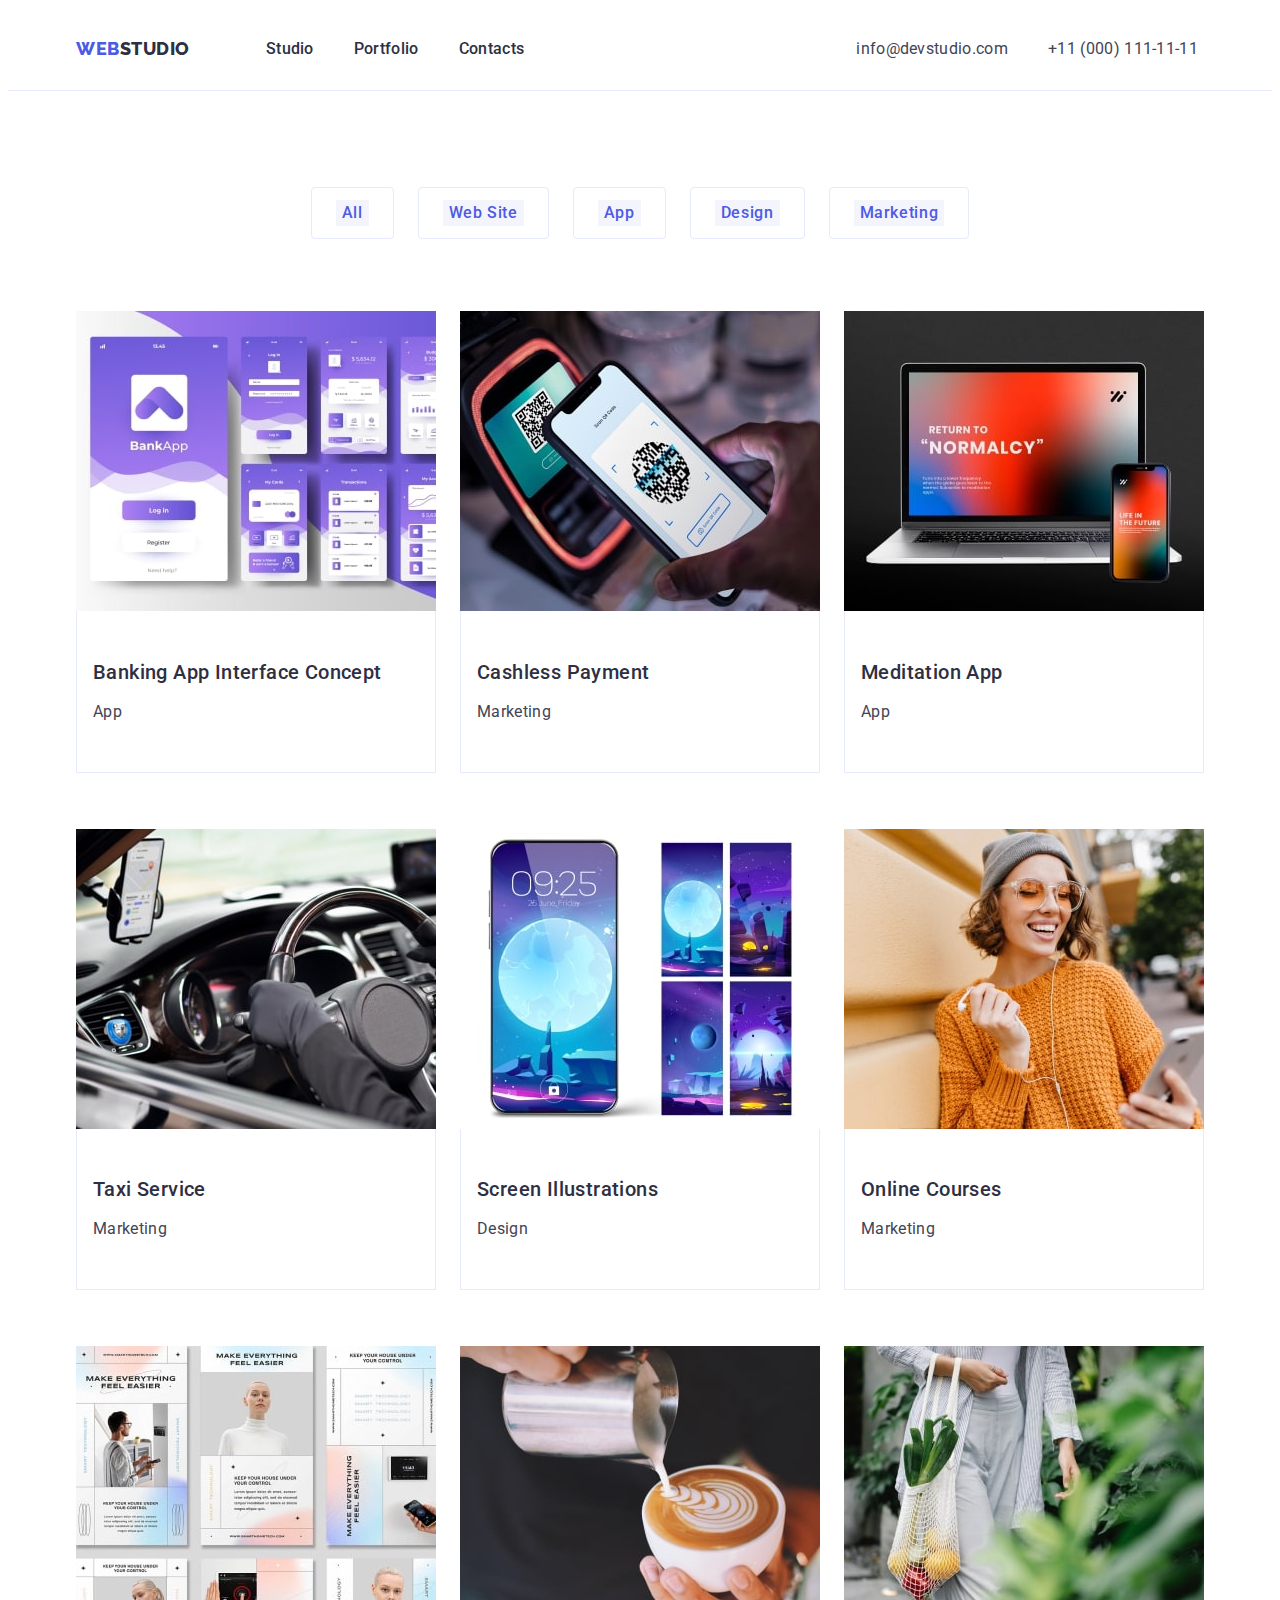
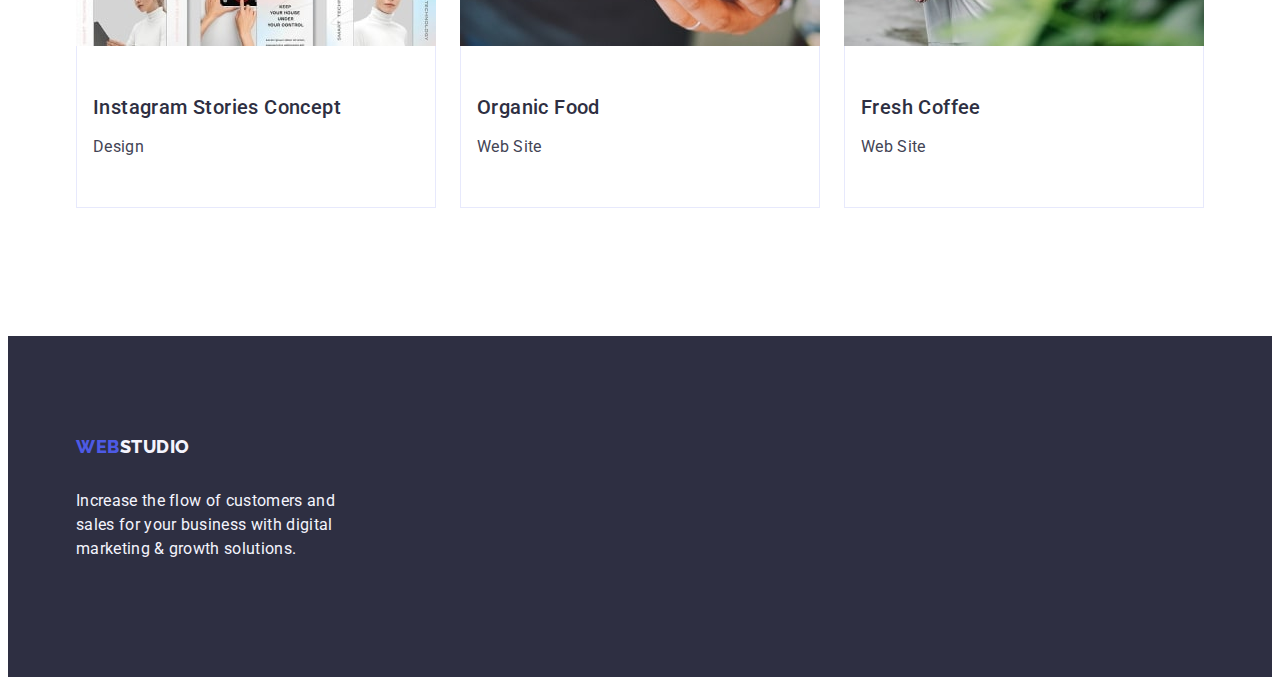
==== portfolio.html @ 45f21cc8 "go" ====
<!DOCTYPE html>
<html lang="en">
  <head>
    <link
      rel="stylesheet"
      href="https://cdnjs.cloudflare.com/ajax/libs/modern-normalize/2.0.0/modern-normalize.min.css"
      integrity="sha512-4xo8blKMVCiXpTaLzQSLSw3KFOVPWhm/TRtuPVc4WG6kUgjH6J03IBuG7JZPkcWMxJ5huwaBpOpnwYElP/m6wg=="
      crossorigin="anonymous"
      referrerpolicy="no-referrer"
    />
    <link rel="preconnect" href="https://fonts.googleapis.com" />
    <link rel="preconnect" href="https://fonts.gstatic.com" crossorigin />
    <link
      href="https://fonts.googleapis.com/css2?family=Raleway:wght@800&family=Roboto:wght@400;500;700;900&display=swap"
      rel="stylesheet"
    />
    <meta charset="UTF-8" />
    <meta name="viewport" content="width=device-width, initial-scale=1.0" />
    <title>Portfolio</title>
    <link rel="stylesheet" href="./css/styles.css" />
  </head>
  <body>
    <header class="container-header">
      <div class="container-header-div container">
        <nav class="container-title-header list">
          <a
            class="container-link-a link-a link"
            href="./index.html"
            title="WebStudio"
            >Web<span class="link-s">Studio</span></a>
            <ul class="container-link-header list">
              <li class="container-link-s link-s">
                <a class="list-s link" href="./index.html">Studio</a>
              </li>
              <li class="container-link-s link-s">
                <a class="list-s link" href="./portfolio.html">Portfolio</a>
              </li>
              <li class="container-link-s link-s">
                <a class="list-s link" href="">Contacts</a>
              </li>
            </ul>
        </nav>
        <address class="contacts">
          <ul class="container-address list">
            <li class="container-contacts">
              <a class="contacts link" href="mailto:info@devstudio.com"
                >info@devstudio.com</a
              >
            </li>
            <li class="container-contacts">
              <a class="contacts link" href="tel:+110001111111"
                >+11 (000) 111-11-11</a
              >
            </li>
          </ul>
        </address>
      </div>
    </header>

    <main>
      <section class="container-section-portfolio">
        <div class="container">
          <h1 class="visually-hidden">Picture</h1>
          <ul class="container-button-portfolio list">
            <li class="mini-container-button-portfolio">
              <button
                type="button"
                class="button-portfolio"
              >
                All
              </button>
            </li>
            <li class="mini-container-button-portfolio">
              <button
                type="button"
                class="button-portfolio"
              >
                Web Site
              </button>
            </li>
            <li class="mini-container-button-portfolio">
              <button
                type="button"
                class="button-portfolio"
              >
                App
              </button>
            </li>
            <li class="mini-container-button-portfolio">
              <button
                type="button"
                class="button-portfolio"
              >
                Design
              </button>
            </li>
            <li class="mini-container-button-portfolio">
              <button
                type="button"
                class="button-portfolio"
              >
                Marketing
              </button>
            </li>
          </ul>
          <div>
          <ul class="container-pic-portfolio list">
              <li class="container-img-portfolio link">
                <a class="link" href="">
                  <img
                    src="./images/img111.jpg"
                    alt="Banking App Interface Concept
                      App"
                    width="360"
                    height="300"
                  />
                  <div class="mini-container-img-portfolio">
                    <h2 class="title-h">Banking App Interface Concept</h2>
                    <p class="text">App</p>
                  </div>
                </a>
              </li>
              <li class="container-img-portfolio link">
                <a class="link" href="">
                  <img
                    src="./images/img222.jpg"
                    alt="Cashless Payment
                      Marketing"
                    width="360"
                    height="300"
                  />
                  <div class="mini-container-img-portfolio">
                    <h2 class="title-h">Cashless Payment</h2>
                    <p class="text">Marketing</p>
                  </div>
                </a>
              </li>
              <li class="container-img-portfolio link">
                <a class="link" href="">
                  <img
                    src="images/img333.jpg"
                    alt="Meditation App
                    App"
                    width="360"
                    height="300"
                  />
                  <div class="mini-container-img-portfolio">
                    <h2 class="title-h">Meditation App</h2>
                    <p class="text">App</p>
                  </div>
                </a>
              </li>
              <li class="container-img-portfolio link">
                <a class="link" href="">
                  <img
                    src="./images/img444.jpg"
                    alt="Taxi Service
                        Marketing"
                    width="360"
                    height="300"
                  />
                  <div class="mini-container-img-portfolio">
                    <h2 class="title-h">Taxi Service</h2>
                    <p class="text">Marketing</p>
                  </div>
                </a>
              </li>
              <li class="container-img-portfolio link">
                <a class="link" href="">
                  <img
                    src="./images/img555.jpg"
                    alt="Screen Illustrations
                         Design"
                    width="360"
                    height="300"
                  />
                  <div class="mini-container-img-portfolio">
                    <h2 class="title-h">Screen Illustrations</h2>
                    <p class="text">Design</p>
                  </div>
                </a>
              </li>
              <li class="container-img-portfolio link">
                <a class="link" href="">
                  <img
                    src="./images/img666.jpg"
                    alt="Online Courses
                         Marketing"
                    width="360"
                    height="300"
                  />
                  <div class="mini-container-img-portfolio">
                    <h2 class="title-h">Online Courses</h2>
                    <p class="text">Marketing</p>
                  </div>
                </a>
              </li>
              <li class="container-img-portfolio link">
                <a class="link" href="">
                  <img
                    src="./images/img777.jpg"
                    alt="Instagram Stories Concept
                    Design"
                    width="360"
                    height="300"
                  />
                  <div class="mini-container-img-portfolio">
                    <h2 class="title-h">Instagram Stories Concept</h2>
                    <p class="text">Design</p>
                  </div>
                </a>
              </li>
              <li class="container-img-portfolio link">
                <a class="link" href="">
                  <img
                    src="./images/img888.jpg"
                    alt="Organic Food
                    Web Site"
                    width="360"
                    height="300"
                  />
                  <div class="mini-container-img-portfolio">
                    <h2 class="title-h">Organic Food</h2>
                    <p class="text">Web Site</p>
                  </div>
                </a>
              </li>
              <li class="container-img-portfolio link">
                <a class="link" href="">
                  <img
                    src="./images/img999.jpg"
                    alt="Fresh Coffee
                    Web Site"
                    width="360"
                    height="300"
                  />
                  <div class="mini-container-img-portfolio">
                    <h2 class="title-h">Fresh Coffee</h2>
                    <p class="text">Web Site</p>
                  </div>
                </a>
              </li>
            </div>
          </ul>
        </div>
      </section>
    </main>
    <footer class="container-footer footer">
      <div class="container">
        <a
          class="container-footer-title link-a link"
          href="./index.html"
          title="WebStudio"
          >Web<span class="link-footer">Studio</span></a
        >
        <p class="container-footer-text footer-text">
          Increase the flow of customers and sales for your business with
          digital marketing & growth solutions.
        </p>
      </div>
    </footer>
  </body>
</html>
---- css/styles.css ----
*,
*::before,
*::after {
  box-sizing: border-box;
}

:root {
  --brand-color: #404bbf;
  --primary-white-color: #ffffff;
  --body-color: #434455;
  --classic-background-color: #f4f4fd;
  --footer-color: #2e2f42;
  --button-color: #4d5ae5;
}
body {
  --primary-font: "Roboto", sans-serif;
  --title-font: "Raleway", sans-serif;
  color: var(--body-color);
  background-color: var(--primary-white-color);
  font-family: var(--primary-font);
}
.visually-hidden {
  position: absolute;
  width: 1px;
  height: 1px;
  margin: -1px;
  border: 0;
  padding: 0;
  white-space: nowrap;
  clip-path: inset(100%);
  clip: rect(0 0 0 0);
  overflow: hidden;
}
.heading .title-h .text .caption .footer-text {
  margin: 0;
}
.list {
  margin: 0;
  padding-left: 0;
  display: flex;
}
img {
  display: block;
  max-width: 100%;
  height: auto;
}
.container {
  max-width: 1158px;
  padding: 0 15px;
  margin: 0 auto;
}
/* HEADER */

.container-header {
  border-bottom: 1px solid #e7e9fc;
}

.container-header-div {
  display: flex;
  align-items: center;
  width: 1158px;
  margin: 0 auto;
  padding: 0 15px;
}

.container-link-header {
  display: flex;
  justify-content: space-between;
  gap: 40px;
}

.container-link-s {
  padding: 24px 0 24px;
  display: flex;
  gap: 40px;
}

.container-title-header {
  display: flex;
  padding: 5px 0;
  align-items: center;
  margin-right: 332px;
}

.container-link-a {
  margin-right: 76px;
}

.container-contacts {
}

.container-address {
  display: flex;
  gap: 40px;
}

.list {
  list-style: none;
}
.link {
  text-decoration: none;
}
.link-a {
  font-family: var(--title-font);
  color: var(--button-color);
  font-size: 18px;
  font-weight: 800;
  letter-spacing: 0.03em;
  line-height: 1.17;
  text-transform: uppercase;
}

.link-s {
  color: var(--footer-color);
  font-size: 18px;
  font-weight: 800;
  line-height: 1.17;
  letter-spacing: 0.03em;
}

.link-a:hover {
  color: var(--brand-color);
}
.link-a:focus {
  color: var(--brand-color);
}

.list-s {
  color: var(--footer-color);
  font-size: 16px;
  font-weight: 500;
  line-height: 1.5;
  letter-spacing: 0.02em;
}
.list-s:hover {
  color: var(--brand-color);
  text-decoration: underline;
}
.list-s:focus {
  color: var(--brand-color);
}
.list-s:active {
  color: var(--brand-color);
  text-decoration: underline;
}
.contacts {
  color: var(--body-color);
  font-size: 16px;
  line-height: 24px;
  letter-spacing: 0.02em;
  font-style: normal;
  list-style: none;
}
.contacts-num {
  color: var(--body-color);
  font-size: 16px;
  font-weight: 400;
  line-height: 24px;
  letter-spacing: 0.02em;
  font-style: normal;
  list-style: none;
}
.contacts:hover {
  color: var(--brand-color);
}
.contacts:focus {
  color: var(--brand-color);
}
.contacts:active {
  color: var(--brand-color);
}
/* MAIN */

.container-slogan {
  min-width: 496px;
}
.container-slogan-section {
  align-items: center;
  padding: 188px 0;
  background-color: var(--footer-color);
}

.container-slogan-text {
  max-width: 496px;
  margin: 0 auto 44px auto;
}

.container-button {
  display: block;
  min-width: 169px;
  height: 56px;
  border: none;
  border-radius: 4px;
  align-items: center;
  margin: 0 auto;
}

.container-advantages {
  padding: 120px 0;
}

.container-list {
  display: flex;
  gap: 24px;
  width: calc((100% - 72px) / 4);
}
.container-list-title {
  margin-bottom: 8px;
  align-items: center;
}
.container-list-li {
  flex-direction: row;
  min-width: 264px;
  width: calc((100% - 72px) / 4);
}

.container-doing {
  padding-bottom: 120px;
}
.container-caption {
  margin-bottom: 72px;
}
.container-img {
  gap: 24px;
}
.mini-container-img {
  width: calc((100% - 48px) / 3);
}
.container-our-teame {
  padding: 120px 0;
}
.container-caption-team {
  margin-bottom: 72px;
}
.container-img-our-team {
  gap: 24px;
}
.container-pic {
  width: calc((100% - 72px) / 4);
  border-radius: 0px 0px 4px 4px;
}
.container-name-work {
  padding: 32px 0;
  text-align: center;
  margin-bottom: 8px;
}

.container-section-portfolio {
  padding: 96px 0 120px 0;
}

.container-button-portfolio {
  display: flex;
  justify-content: center;
  gap: 24px;
  margin-bottom: 72px;
}
.mini-container-button-portfolio {
  padding: 12px 24px;
  border: 1px solid #e7e9fc;
  border-radius: 4px;
}
.mini-container-button-portfolio:hover {
  border: 1px solid transparent;
}
.mini-container-button-portfolio:focus {
  border: 1px solid transparent;
}

.container-pic-portfolio {
  flex-wrap: wrap;
  column-gap: 24px; 
  row-gap: 48px;
}

.container-img-portfolio {
  width: calc((100% - 48px) / 3);
}
.mini-container-img-portfolio {
  padding: 32px 16px;
  border: 1px solid #e7e9fc; 
  border-top: none;
  margin-bottom: 8px;
}

.heading {
  color: var(--primary-white-color);
  font-size: 56px;
  font-weight: 700;
  line-height: 1.07;
  letter-spacing: 0.02em;
  text-align: center;
}

.button-index {
  font-family: var(--primary-font);
  background-color: var(--button-color);
  color: #ffffff;
  font-size: 16px;
  font-weight: 500;
  line-height: 24px;
  letter-spacing: 0.04em;
  cursor: pointer;
}
.button-index:hover {
  background-color: var(--brand-color);
}
.button-index:focus {
  background-color: var(--brand-color);
}
.title-h {
  font-size: 20px;
  font-weight: 500;
  line-height: 1.2;
  letter-spacing: 0.02em;
  margin-bottom: 8px;
  color: var(--footer-color);
}
.caption {
  color: var(--footer-color);
  font-size: 36px;
  font-weight: 700;
  line-height: 1.11;
  letter-spacing: 0.02em;
  text-align: center;
  text-transform: capitalize;
}
.text {
  color: var(--body-color);
  font-size: 16px;
  line-height: 1.5;
  letter-spacing: 0.02em;
}
.our-team {
  background-color: var(--classic-background-color);
}
.pic {
  background-color: var(--primary-white-color);
}

.button-portfolio {
  border: 1px;
  font-size: 16px;
  font-weight: 500;
  line-height: 1.5;
  letter-spacing: 0.04em;
  text-align: center;
  color: var(--button-color);
  background-color: var(--classic-background-color);
  cursor: pointer;
  font-family: var(--primary-font);
}
.button-portfolio:hover {
  color: var(--primary-white-color);
  background-color: var(--brand-color);
}
.button-portfolio:focus {
  color: var(--primary-white-color);
  background-color: var(--brand-color);
}

/* FOTTER */

.container-footer {
  padding: 100px 0;
}
.container-footer-title {
  display: inline-block;
  margin-bottom: 16px;
}
.container-footer-text {
  max-width: 264px;
}

.link-footer {
  color: var(--classic-background-color);
  font-size: 18px;
  font-weight: 800;
  line-height: 1.17;
  letter-spacing: 0.03em;
  text-transform: uppercase;
}
.footer-text {
  color: var(--classic-background-color);
  line-height: 1.5;
  letter-spacing: 0.02em;
}
.footer {
  background-color: var(--footer-color);
}
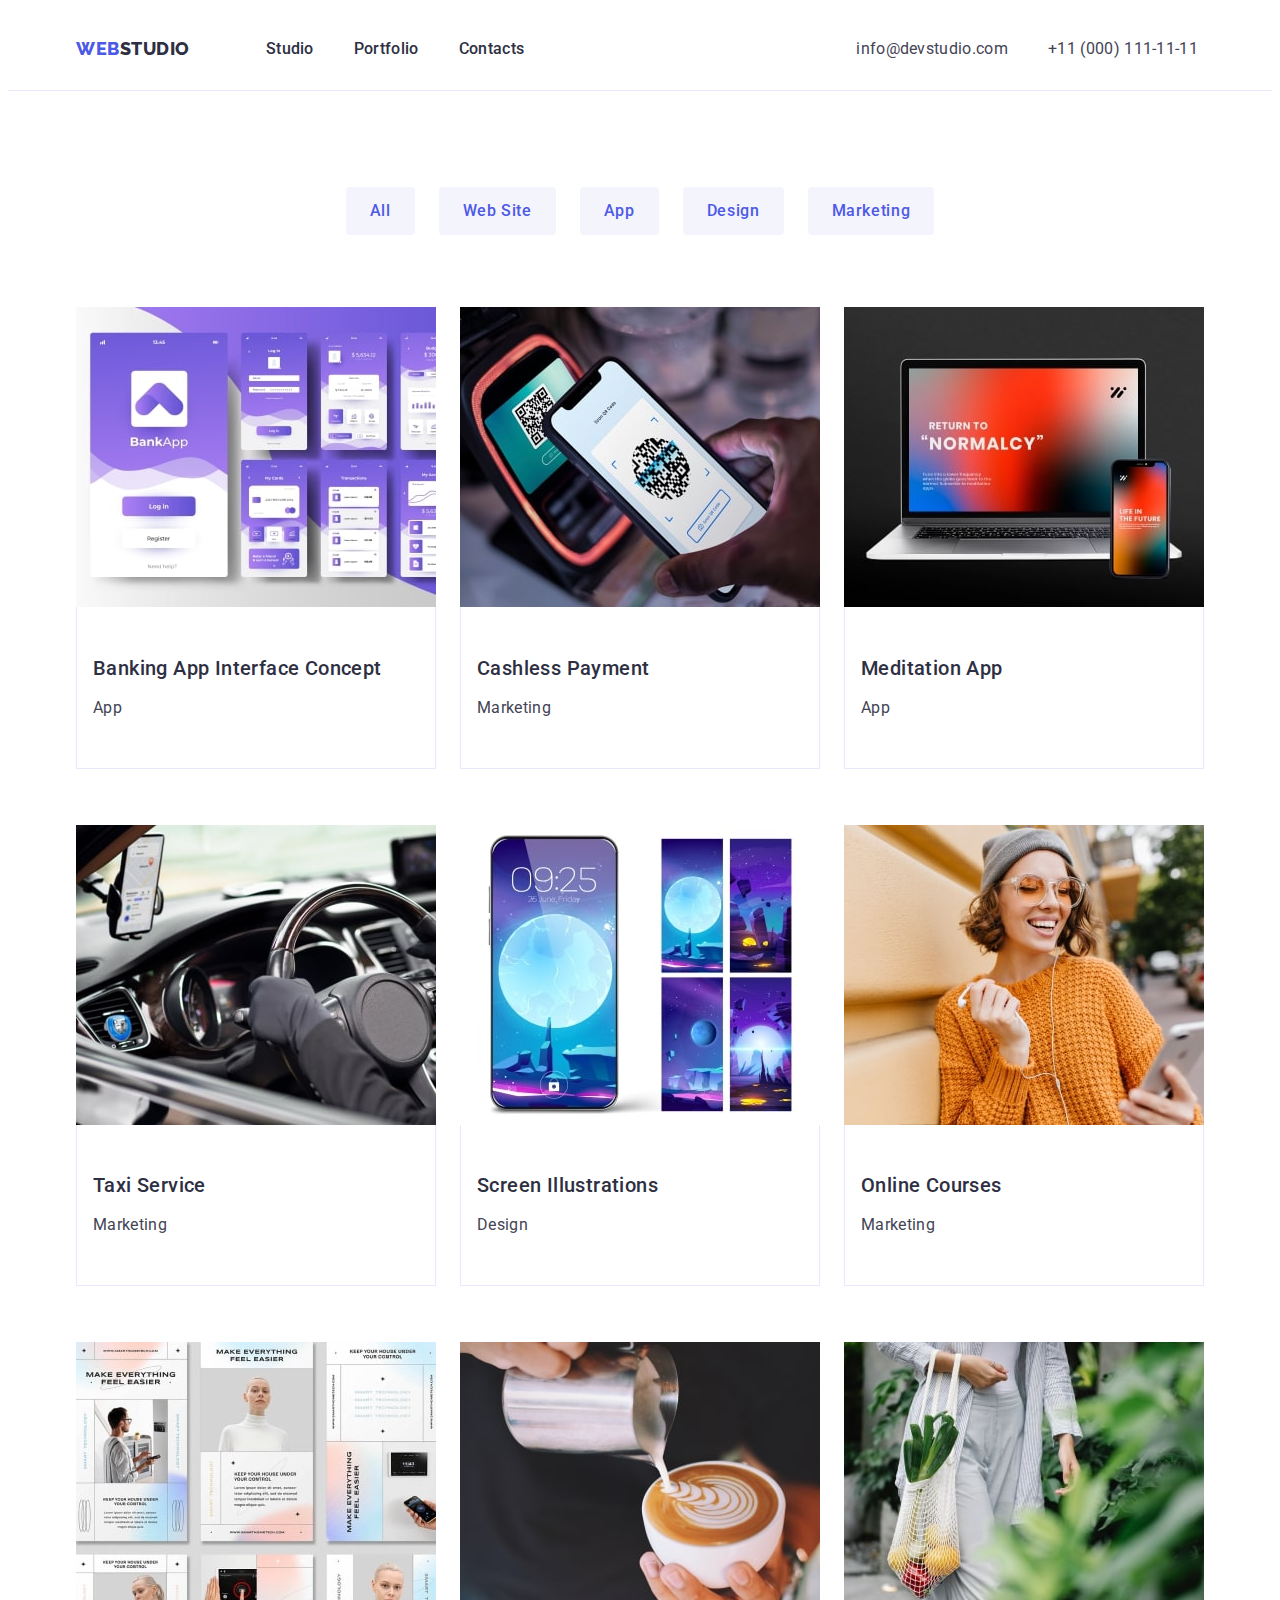
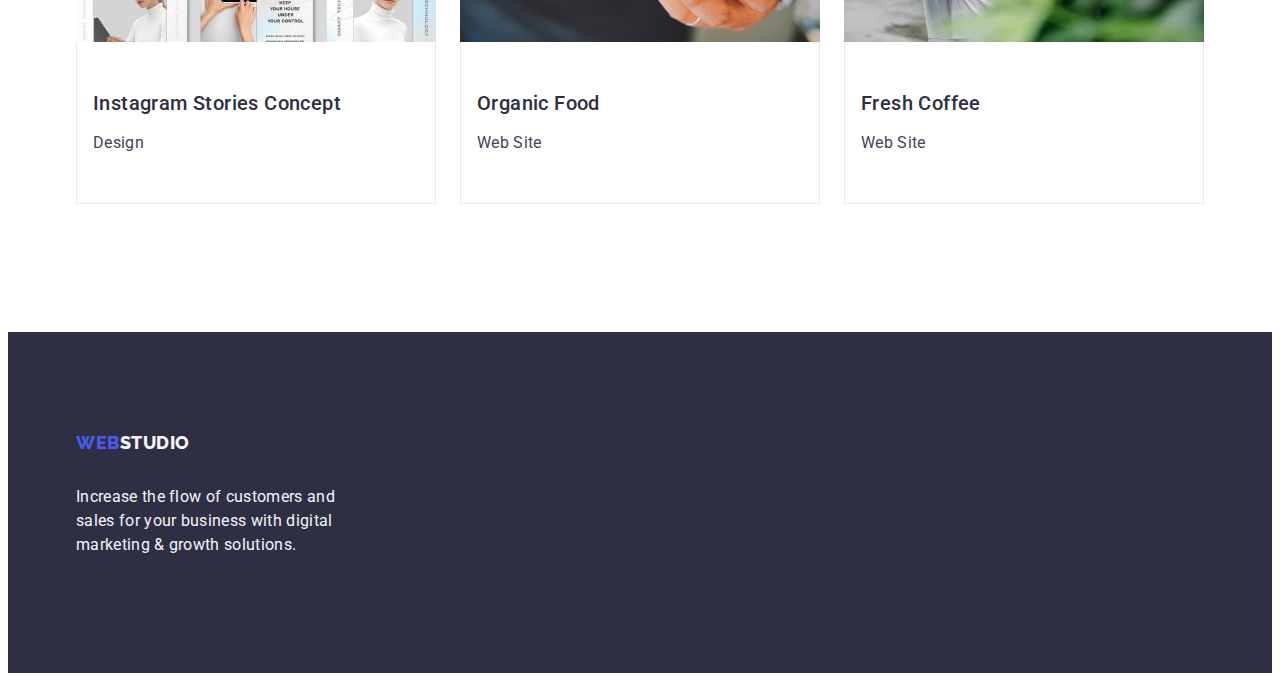
==== commit d82e2714: "go" ====
--- a/portfolio.html
+++ b/portfolio.html
@@ -62,48 +62,48 @@
         <div class="container">
           <h1 class="visually-hidden">Picture</h1>
           <ul class="container-button-portfolio list">
-            <li class="mini-container-button-portfolio">
-              <button
-                type="button"
-                class="button-portfolio"
+            <li>
+              <button
+                type="button"
+                class="mini-container-button-portfolio button-portfolio"
               >
                 All
               </button>
             </li>
-            <li class="mini-container-button-portfolio">
-              <button
-                type="button"
-                class="button-portfolio"
+            <li>
+              <button
+                type="button"
+                class="mini-container-button-portfolio button-portfolio"
               >
                 Web Site
               </button>
             </li>
-            <li class="mini-container-button-portfolio">
-              <button
-                type="button"
-                class="button-portfolio"
+            <li>
+              <button
+                type="button"
+                class="mini-container-button-portfolio button-portfolio"
               >
                 App
               </button>
             </li>
-            <li class="mini-container-button-portfolio">
-              <button
-                type="button"
-                class="button-portfolio"
+            <li>
+              <button
+                type="button"
+                class="mini-container-button-portfolio button-portfolio"
               >
                 Design
               </button>
             </li>
-            <li class="mini-container-button-portfolio">
-              <button
-                type="button"
-                class="button-portfolio"
+            <li>
+              <button
+                type="button"
+                class="mini-container-button-portfolio button-portfolio"
               >
                 Marketing
               </button>
             </li>
           </ul>
-          <div>
+
           <ul class="container-pic-portfolio list">
               <li class="container-img-portfolio link">
                 <a class="link" href="">
@@ -242,7 +242,7 @@
               </li>
             </div>
           </ul>
-        </div>
+
       </section>
     </main>
     <footer class="container-footer footer">
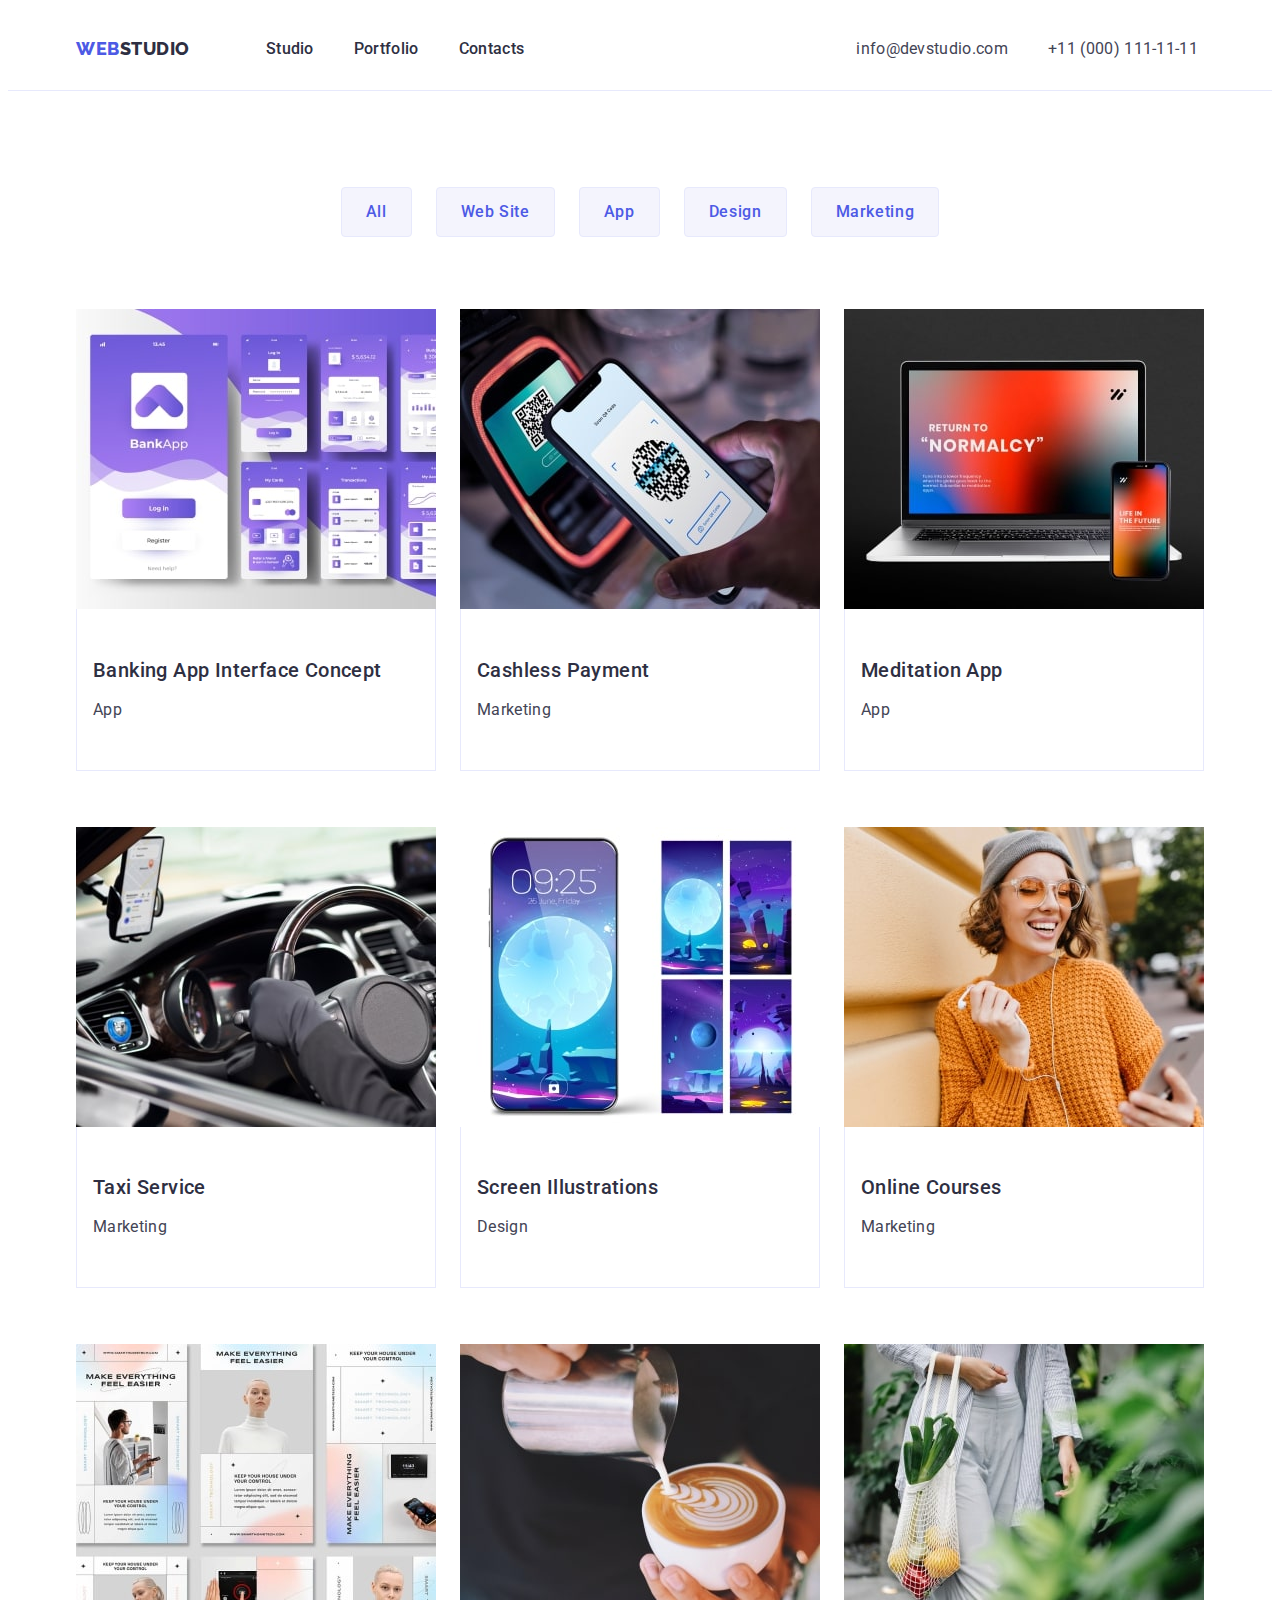
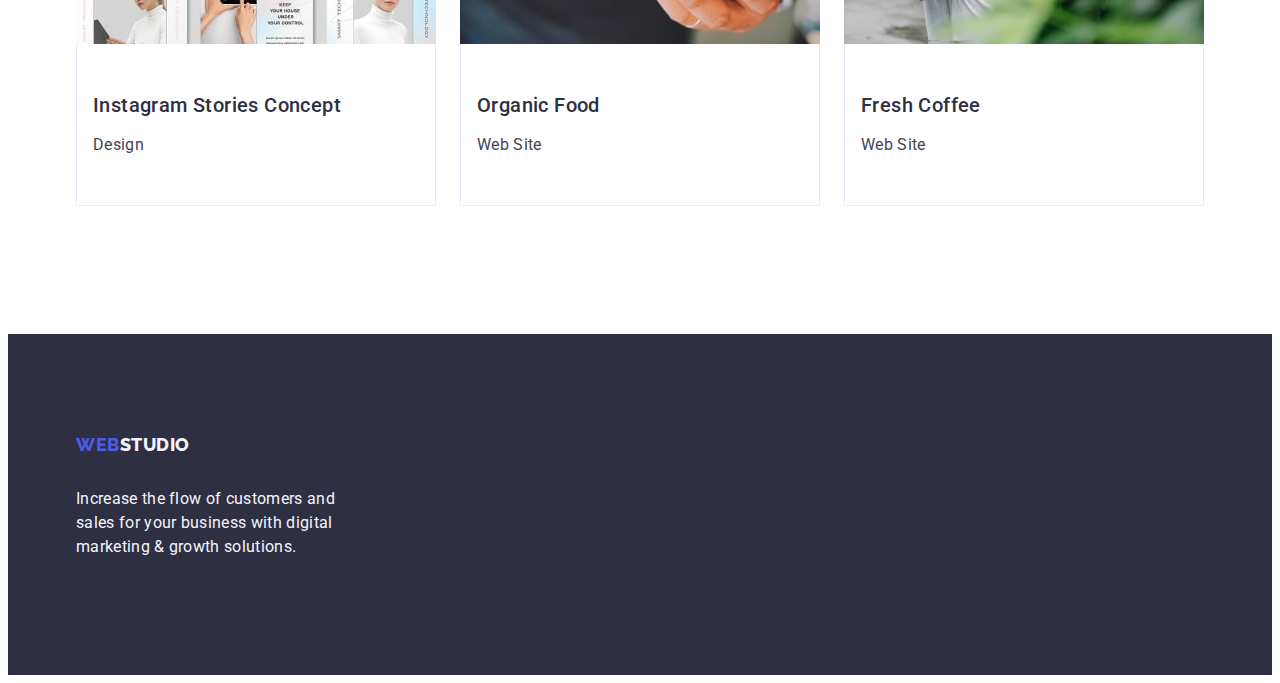
==== commit e918258f: "go" ====
--- a/portfolio.html
+++ b/portfolio.html
@@ -104,144 +104,144 @@
             </li>
           </ul>
 
-          <ul class="container-pic-portfolio list">
-              <li class="container-img-portfolio link">
-                <a class="link" href="">
-                  <img
-                    src="./images/img111.jpg"
-                    alt="Banking App Interface Concept
-                      App"
-                    width="360"
-                    height="300"
-                  />
-                  <div class="mini-container-img-portfolio">
-                    <h2 class="title-h">Banking App Interface Concept</h2>
-                    <p class="text">App</p>
-                  </div>
-                </a>
-              </li>
-              <li class="container-img-portfolio link">
-                <a class="link" href="">
-                  <img
-                    src="./images/img222.jpg"
-                    alt="Cashless Payment
-                      Marketing"
-                    width="360"
-                    height="300"
-                  />
-                  <div class="mini-container-img-portfolio">
-                    <h2 class="title-h">Cashless Payment</h2>
-                    <p class="text">Marketing</p>
-                  </div>
-                </a>
-              </li>
-              <li class="container-img-portfolio link">
-                <a class="link" href="">
-                  <img
-                    src="images/img333.jpg"
-                    alt="Meditation App
-                    App"
-                    width="360"
-                    height="300"
-                  />
-                  <div class="mini-container-img-portfolio">
-                    <h2 class="title-h">Meditation App</h2>
-                    <p class="text">App</p>
-                  </div>
-                </a>
-              </li>
-              <li class="container-img-portfolio link">
-                <a class="link" href="">
-                  <img
-                    src="./images/img444.jpg"
-                    alt="Taxi Service
-                        Marketing"
-                    width="360"
-                    height="300"
-                  />
-                  <div class="mini-container-img-portfolio">
-                    <h2 class="title-h">Taxi Service</h2>
-                    <p class="text">Marketing</p>
-                  </div>
-                </a>
-              </li>
-              <li class="container-img-portfolio link">
-                <a class="link" href="">
-                  <img
-                    src="./images/img555.jpg"
-                    alt="Screen Illustrations
-                         Design"
-                    width="360"
-                    height="300"
-                  />
-                  <div class="mini-container-img-portfolio">
-                    <h2 class="title-h">Screen Illustrations</h2>
-                    <p class="text">Design</p>
-                  </div>
-                </a>
-              </li>
-              <li class="container-img-portfolio link">
-                <a class="link" href="">
-                  <img
-                    src="./images/img666.jpg"
-                    alt="Online Courses
-                         Marketing"
-                    width="360"
-                    height="300"
-                  />
-                  <div class="mini-container-img-portfolio">
-                    <h2 class="title-h">Online Courses</h2>
-                    <p class="text">Marketing</p>
-                  </div>
-                </a>
-              </li>
-              <li class="container-img-portfolio link">
-                <a class="link" href="">
-                  <img
-                    src="./images/img777.jpg"
-                    alt="Instagram Stories Concept
-                    Design"
-                    width="360"
-                    height="300"
-                  />
-                  <div class="mini-container-img-portfolio">
-                    <h2 class="title-h">Instagram Stories Concept</h2>
-                    <p class="text">Design</p>
-                  </div>
-                </a>
-              </li>
-              <li class="container-img-portfolio link">
-                <a class="link" href="">
-                  <img
-                    src="./images/img888.jpg"
-                    alt="Organic Food
-                    Web Site"
-                    width="360"
-                    height="300"
-                  />
-                  <div class="mini-container-img-portfolio">
-                    <h2 class="title-h">Organic Food</h2>
-                    <p class="text">Web Site</p>
-                  </div>
-                </a>
-              </li>
-              <li class="container-img-portfolio link">
-                <a class="link" href="">
-                  <img
-                    src="./images/img999.jpg"
-                    alt="Fresh Coffee
-                    Web Site"
-                    width="360"
-                    height="300"
-                  />
-                  <div class="mini-container-img-portfolio">
-                    <h2 class="title-h">Fresh Coffee</h2>
-                    <p class="text">Web Site</p>
-                  </div>
-                </a>
-              </li>
-            </div>
-          </ul>
+     <ul class="container-pic-portfolio list">
+      <li class="container-img-portfolio link">
+        <a class="link" href="">
+          <img
+            src="./images/img111.jpg"
+            alt="Banking App Interface Concept
+              App"
+            width="360"
+            height="300"
+          />
+          <div class="mini-container-img-portfolio">
+            <h2 class="title-h">Banking App Interface Concept</h2>
+            <p class="text">App</p>
+          </div>
+        </a>
+      </li>
+      <li class="container-img-portfolio link">
+        <a class="link" href="">
+          <img
+            src="./images/img222.jpg"
+            alt="Cashless Payment
+              Marketing"
+            width="360"
+            height="300"
+          />
+          <div class="mini-container-img-portfolio">
+            <h2 class="title-h">Cashless Payment</h2>
+            <p class="text">Marketing</p>
+          </div>
+        </a>
+      </li>
+      <li class="container-img-portfolio link">
+        <a class="link" href="">
+          <img
+            src="images/img333.jpg"
+            alt="Meditation App
+            App"
+            width="360"
+            height="300"
+          />
+          <div class="mini-container-img-portfolio">
+            <h2 class="title-h">Meditation App</h2>
+            <p class="text">App</p>
+          </div>
+        </a>
+      </li>
+      <li class="container-img-portfolio link">
+        <a class="link" href="">
+          <img
+            src="./images/img444.jpg"
+            alt="Taxi Service
+                Marketing"
+            width="360"
+            height="300"
+          />
+          <div class="mini-container-img-portfolio">
+            <h2 class="title-h">Taxi Service</h2>
+            <p class="text">Marketing</p>
+          </div>
+        </a>
+      </li>
+      <li class="container-img-portfolio link">
+        <a class="link" href="">
+          <img
+            src="./images/img555.jpg"
+            alt="Screen Illustrations
+                 Design"
+            width="360"
+            height="300"
+          />
+          <div class="mini-container-img-portfolio">
+            <h2 class="title-h">Screen Illustrations</h2>
+            <p class="text">Design</p>
+          </div>
+        </a>
+      </li>
+      <li class="container-img-portfolio link">
+        <a class="link" href="">
+          <img
+            src="./images/img666.jpg"
+            alt="Online Courses
+                 Marketing"
+            width="360"
+            height="300"
+          />
+          <div class="mini-container-img-portfolio">
+            <h2 class="title-h">Online Courses</h2>
+            <p class="text">Marketing</p>
+          </div>
+        </a>
+      </li>
+      <li class="container-img-portfolio link">
+        <a class="link" href="">
+          <img
+            src="./images/img777.jpg"
+            alt="Instagram Stories Concept
+            Design"
+            width="360"
+            height="300"
+          />
+          <div class="mini-container-img-portfolio">
+            <h2 class="title-h">Instagram Stories Concept</h2>
+            <p class="text">Design</p>
+          </div>
+        </a>
+      </li>
+      <li class="container-img-portfolio link">
+        <a class="link" href="">
+          <img
+            src="./images/img888.jpg"
+            alt="Organic Food
+            Web Site"
+            width="360"
+            height="300"
+          />
+          <div class="mini-container-img-portfolio">
+            <h2 class="title-h">Organic Food</h2>
+            <p class="text">Web Site</p>
+          </div>
+        </a>
+      </li>
+      <li class="container-img-portfolio link">
+        <a class="link" href="">
+          <img
+            src="./images/img999.jpg"
+            alt="Fresh Coffee
+            Web Site"
+            width="360"
+            height="300"
+          />
+          <div class="mini-container-img-portfolio">
+            <h2 class="title-h">Fresh Coffee</h2>
+            <p class="text">Web Site</p>
+          </div>
+        </a>
+      </li>
+     </ul>
+              
 
       </section>
     </main>
--- a/css/styles.css
+++ b/css/styles.css
@@ -11,6 +11,8 @@
   --classic-background-color: #f4f4fd;
   --footer-color: #2e2f42;
   --button-color: #4d5ae5;
+  --border: 1px solid #e7e9fc;
+  --border-hover: 1px solid transparent;
 }
 body {
   --primary-font: "Roboto", sans-serif;
@@ -70,7 +72,6 @@
 }
 
 .container-link-s {
-  padding: 24px 0 24px;
   display: flex;
   gap: 40px;
 }
@@ -131,6 +132,8 @@
   font-weight: 500;
   line-height: 1.5;
   letter-spacing: 0.02em;
+
+  padding: 24px 0;
 }
 .list-s:hover {
   color: var(--brand-color);
@@ -200,9 +203,7 @@
 }
 
 .container-list {
-  display: flex;
   gap: 24px;
-  width: calc((100% - 72px) / 4);
 }
 .container-list-title {
   margin-bottom: 8px;
@@ -211,7 +212,7 @@
 .container-list-li {
   flex-direction: row;
   min-width: 264px;
-  width: calc((100% - 72px) / 4);
+  flex-basis: calc((100% - 3 * 24px) / 4);
 }
 
 .container-doing {
@@ -257,14 +258,12 @@
 }
 .mini-container-button-portfolio {
   padding: 12px 24px;
-  border: 1px solid #e7e9fc;
-  border-radius: 4px;
 }
 .mini-container-button-portfolio:hover {
-  border: 1px solid transparent;
+  border: var(--border-hover);
 }
 .mini-container-button-portfolio:focus {
-  border: 1px solid transparent;
+  border: var(--border-hover);
 }
 
 .container-pic-portfolio {
@@ -349,6 +348,9 @@
   background-color: var(--classic-background-color);
   cursor: pointer;
   font-family: var(--primary-font);
+
+  border: var(--border);
+  border-radius: 4px;
 }
 .button-portfolio:hover {
   color: var(--primary-white-color);
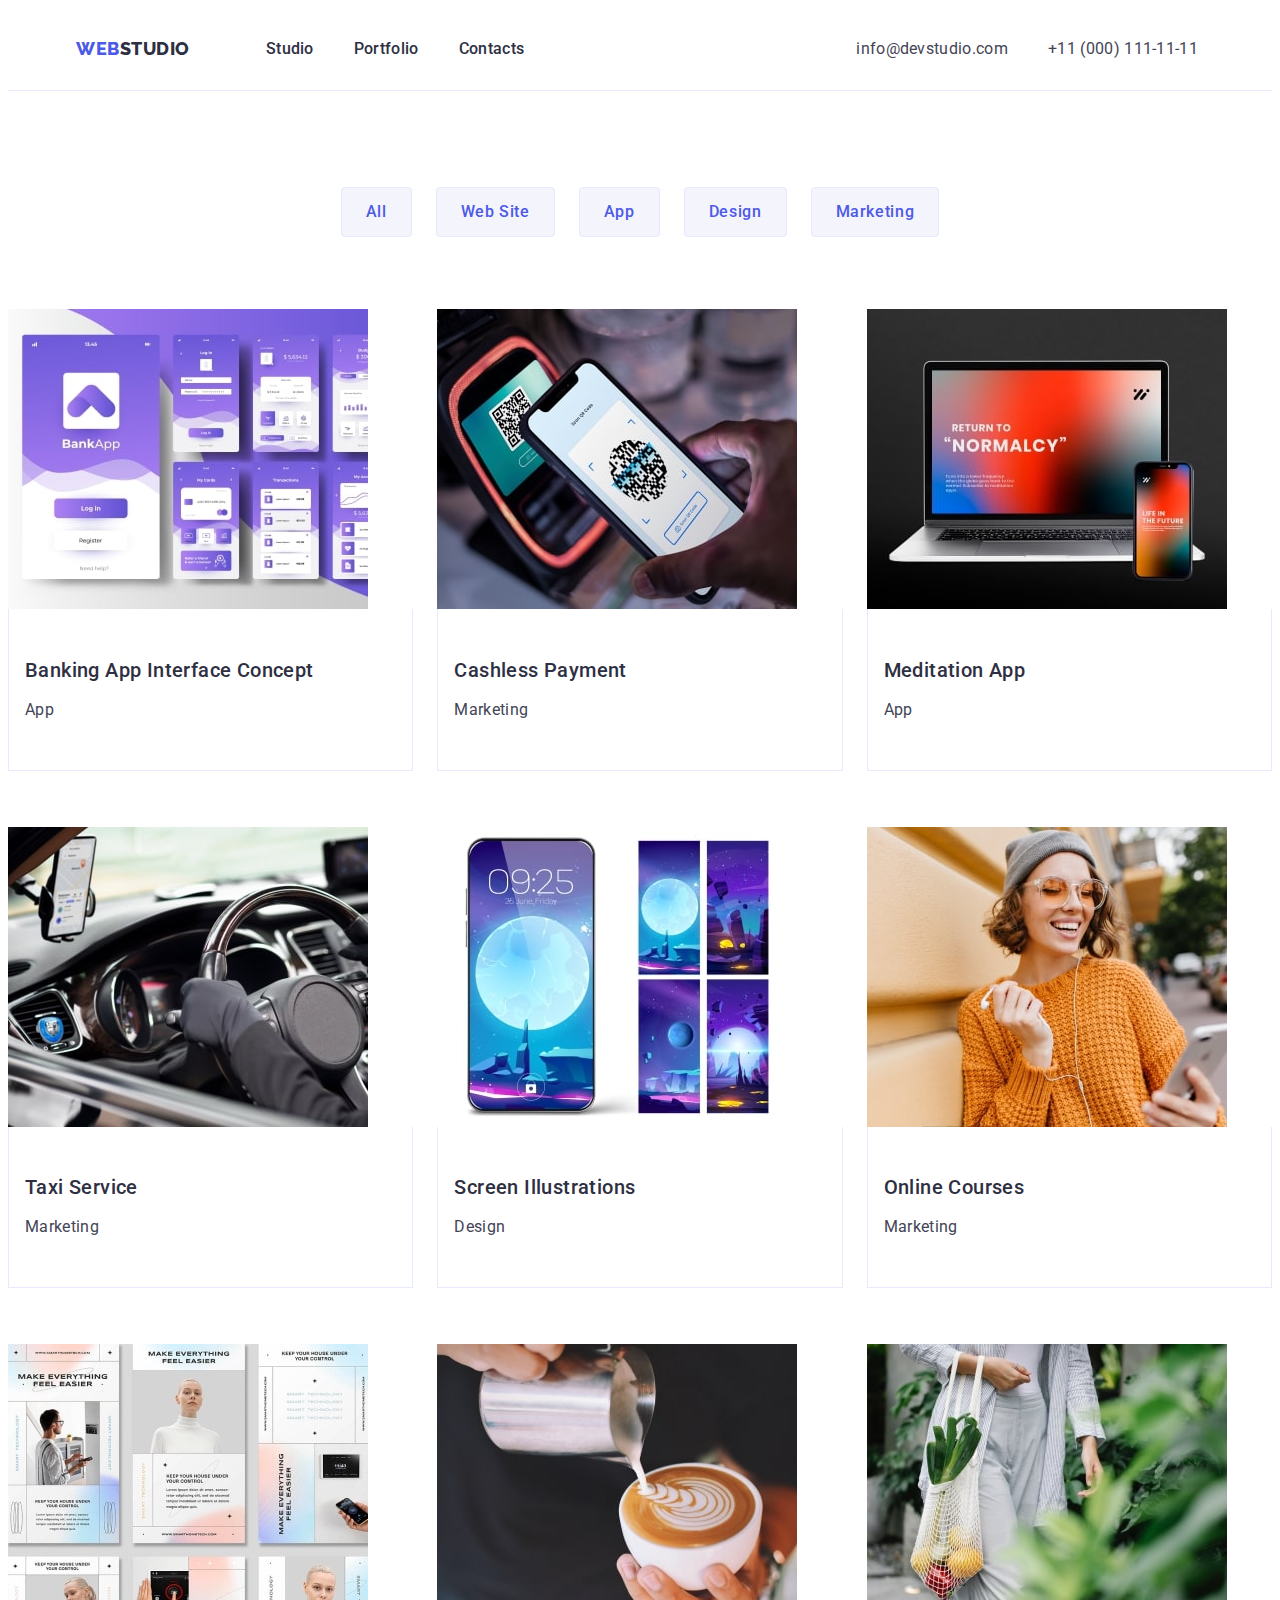
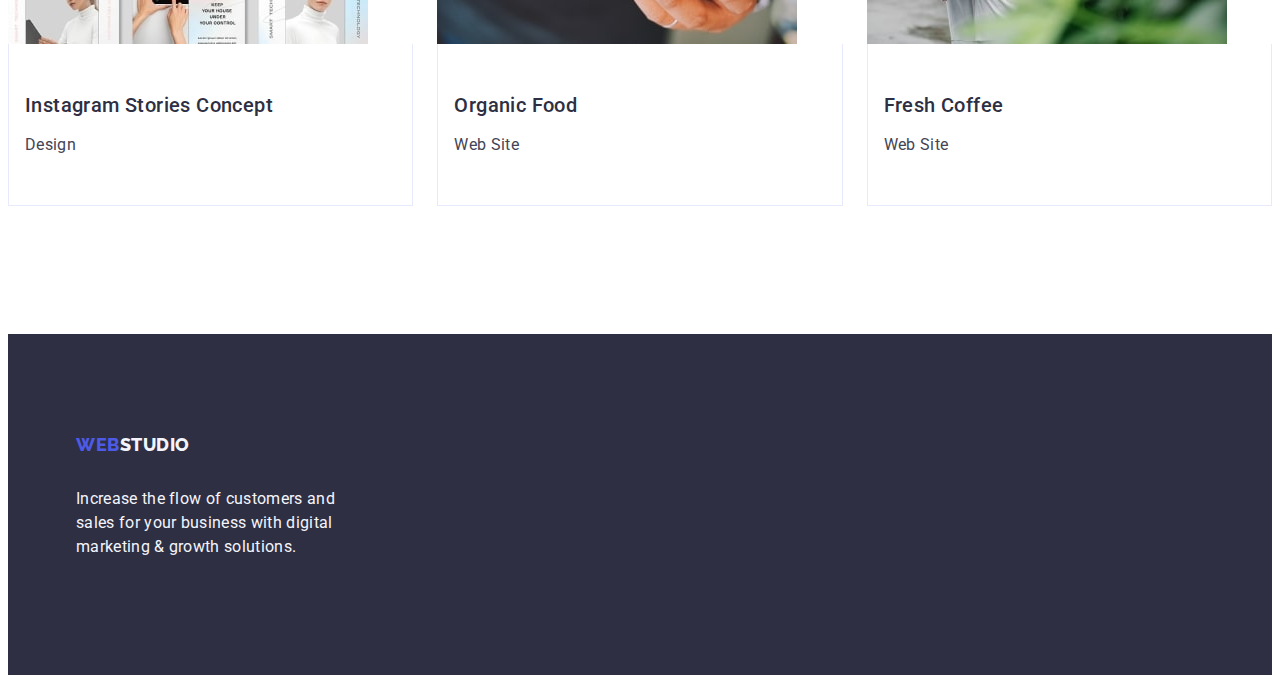
==== commit d24dbc90: "go" ====
--- a/portfolio.html
+++ b/portfolio.html
@@ -103,6 +103,7 @@
               </button>
             </li>
           </ul>
+        </div>
 
      <ul class="container-pic-portfolio list">
       <li class="container-img-portfolio link">
@@ -243,7 +244,7 @@
      </ul>
               
 
-      </section>
+    </section>
     </main>
     <footer class="container-footer footer">
       <div class="container">
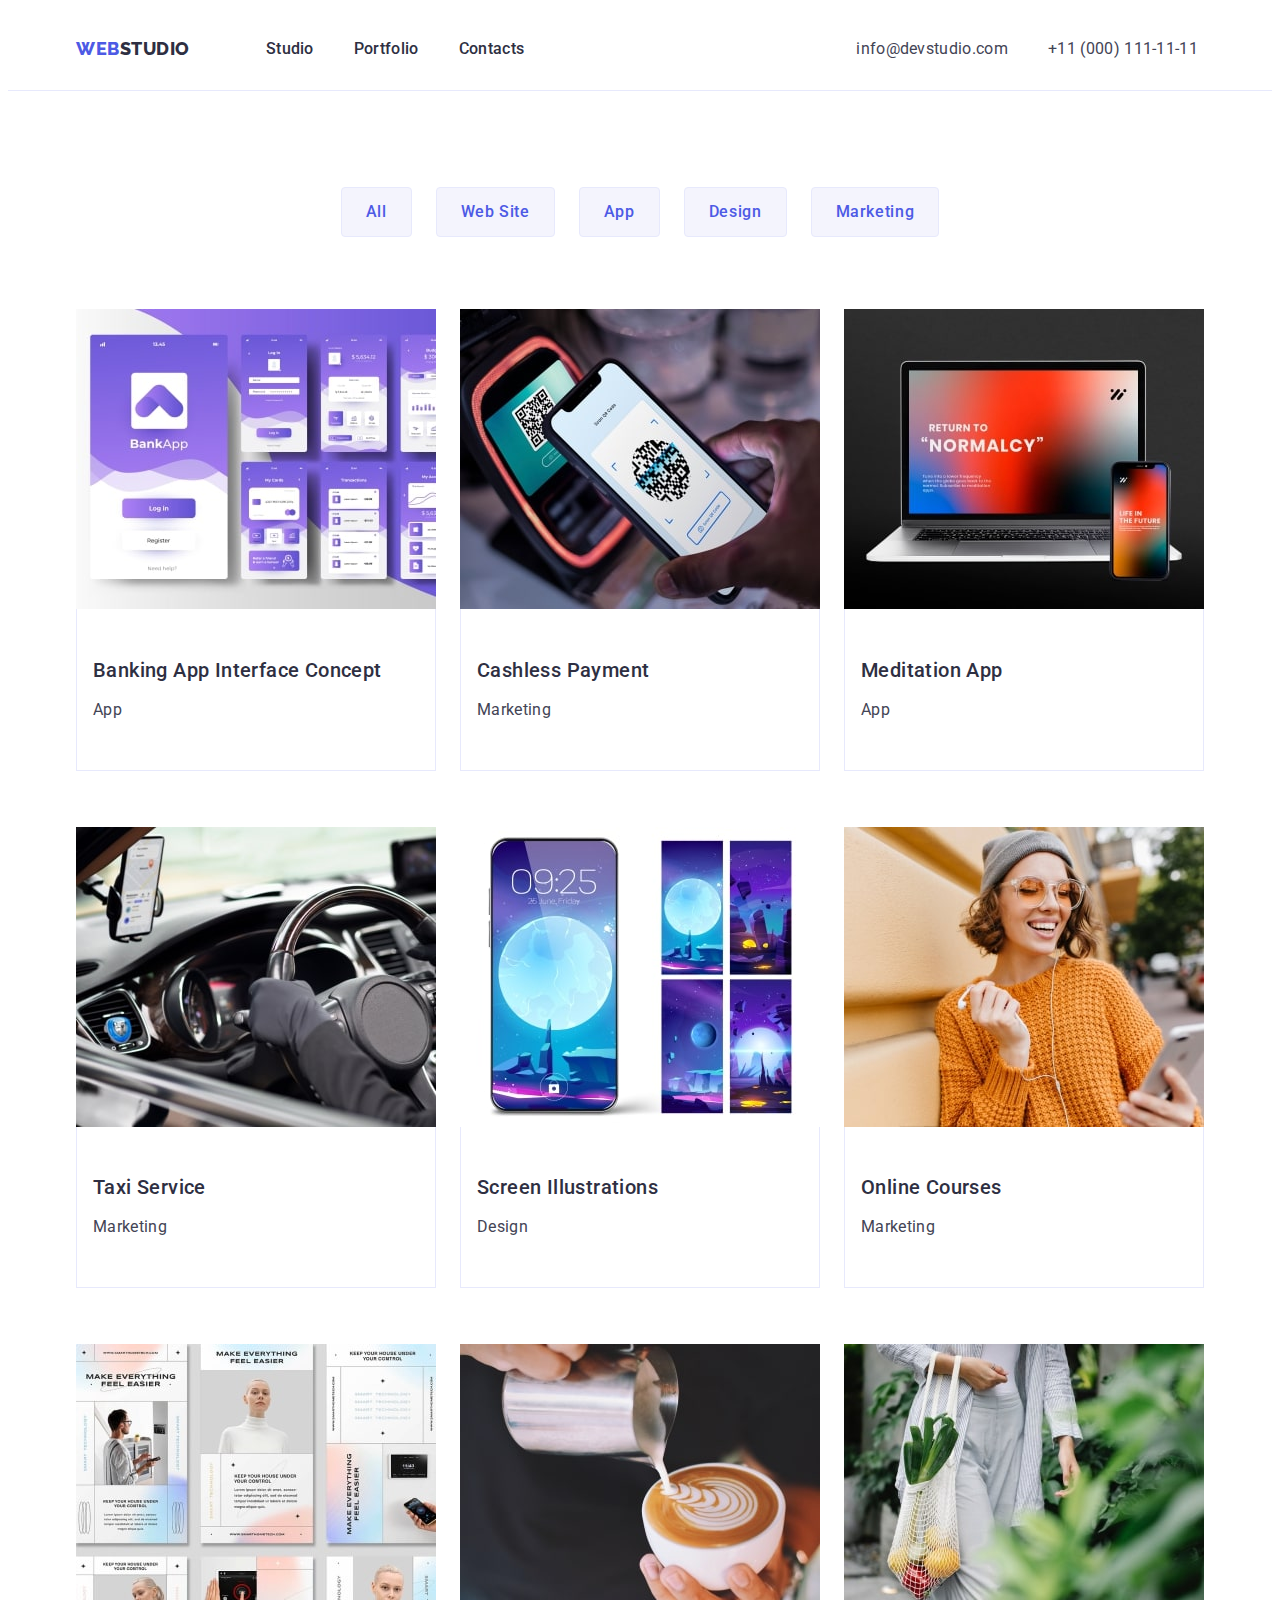
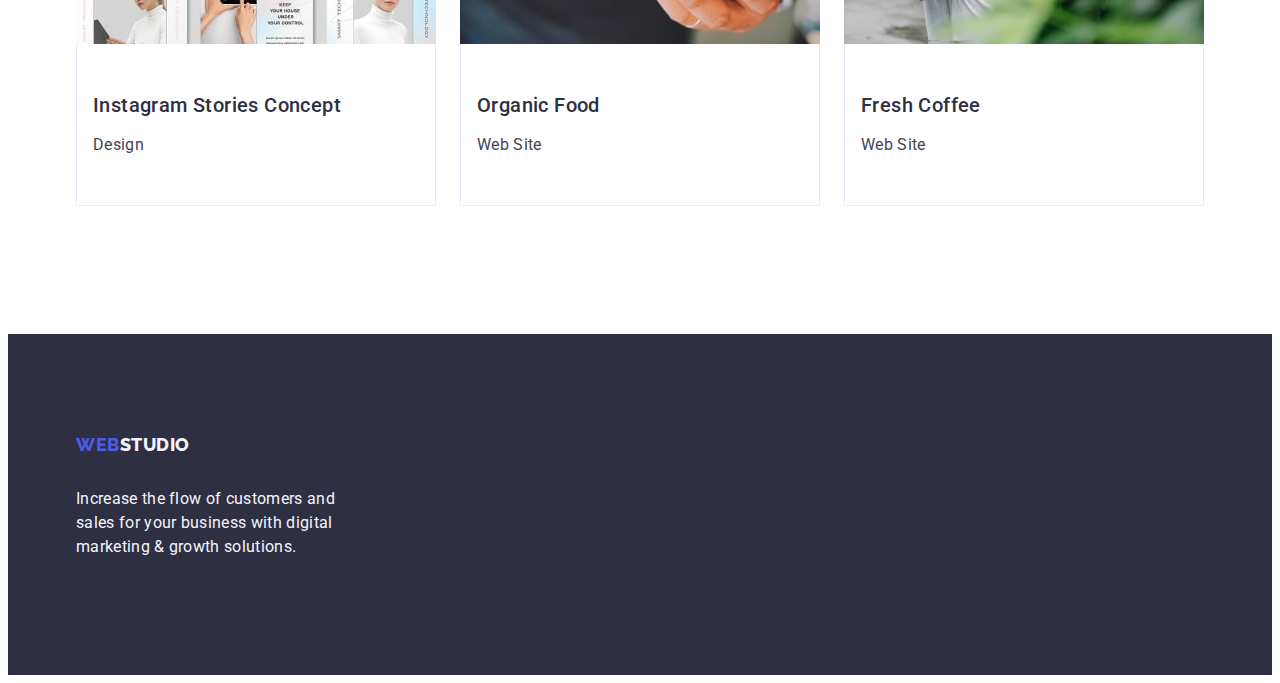
==== commit deac07f8: "go" ====
--- a/portfolio.html
+++ b/portfolio.html
@@ -27,18 +27,19 @@
             class="container-link-a link-a link"
             href="./index.html"
             title="WebStudio"
-            >Web<span class="link-s">Studio</span></a>
-            <ul class="container-link-header list">
-              <li class="container-link-s link-s">
-                <a class="list-s link" href="./index.html">Studio</a>
-              </li>
-              <li class="container-link-s link-s">
-                <a class="list-s link" href="./portfolio.html">Portfolio</a>
-              </li>
-              <li class="container-link-s link-s">
-                <a class="list-s link" href="">Contacts</a>
-              </li>
-            </ul>
+            >Web<span class="link-s">Studio</span></a
+          >
+          <ul class="container-link-header list">
+            <li class="container-link-s link-s">
+              <a class="list-s link" href="./index.html">Studio</a>
+            </li>
+            <li class="container-link-s link-s">
+              <a class="list-s link" href="./portfolio.html">Portfolio</a>
+            </li>
+            <li class="container-link-s link-s">
+              <a class="list-s link" href="">Contacts</a>
+            </li>
+          </ul>
         </nav>
         <address class="contacts">
           <ul class="container-address list">
@@ -60,191 +61,191 @@
     <main>
       <section class="container-section-portfolio">
         <div class="container">
-          <h1 class="visually-hidden">Picture</h1>
-          <ul class="container-button-portfolio list">
-            <li>
-              <button
-                type="button"
-                class="mini-container-button-portfolio button-portfolio"
-              >
-                All
-              </button>
-            </li>
-            <li>
-              <button
-                type="button"
-                class="mini-container-button-portfolio button-portfolio"
-              >
-                Web Site
-              </button>
-            </li>
-            <li>
-              <button
-                type="button"
-                class="mini-container-button-portfolio button-portfolio"
-              >
-                App
-              </button>
-            </li>
-            <li>
-              <button
-                type="button"
-                class="mini-container-button-portfolio button-portfolio"
-              >
-                Design
-              </button>
-            </li>
-            <li>
-              <button
-                type="button"
-                class="mini-container-button-portfolio button-portfolio"
-              >
-                Marketing
-              </button>
+          <div class="container">
+            <h1 class="visually-hidden">Picture</h1>
+            <ul class="container-button-portfolio list">
+              <li>
+                <button
+                  type="button"
+                  class="mini-container-button-portfolio button-portfolio"
+                >
+                  All
+                </button>
+              </li>
+              <li>
+                <button
+                  type="button"
+                  class="mini-container-button-portfolio button-portfolio"
+                >
+                  Web Site
+                </button>
+              </li>
+              <li>
+                <button
+                  type="button"
+                  class="mini-container-button-portfolio button-portfolio"
+                >
+                  App
+                </button>
+              </li>
+              <li>
+                <button
+                  type="button"
+                  class="mini-container-button-portfolio button-portfolio"
+                >
+                  Design
+                </button>
+              </li>
+              <li>
+                <button
+                  type="button"
+                  class="mini-container-button-portfolio button-portfolio"
+                >
+                  Marketing
+                </button>
+              </li>
+            </ul>
+          </div>
+
+          <ul class="container-pic-portfolio list">
+            <li class="container-img-portfolio link">
+              <a class="link" href="">
+                <img
+                  src="./images/img111.jpg"
+                  alt="Banking App Interface Concept
+                App"
+                  width="360"
+                  height="300"
+                />
+                <div class="mini-container-img-portfolio">
+                  <h2 class="title-h">Banking App Interface Concept</h2>
+                  <p class="text">App</p>
+                </div>
+              </a>
+            </li>
+            <li class="container-img-portfolio link">
+              <a class="link" href="">
+                <img
+                  src="./images/img222.jpg"
+                  alt="Cashless Payment
+                Marketing"
+                  width="360"
+                  height="300"
+                />
+                <div class="mini-container-img-portfolio">
+                  <h2 class="title-h">Cashless Payment</h2>
+                  <p class="text">Marketing</p>
+                </div>
+              </a>
+            </li>
+            <li class="container-img-portfolio link">
+              <a class="link" href="">
+                <img
+                  src="images/img333.jpg"
+                  alt="Meditation App
+              App"
+                  width="360"
+                  height="300"
+                />
+                <div class="mini-container-img-portfolio">
+                  <h2 class="title-h">Meditation App</h2>
+                  <p class="text">App</p>
+                </div>
+              </a>
+            </li>
+            <li class="container-img-portfolio link">
+              <a class="link" href="">
+                <img
+                  src="./images/img444.jpg"
+                  alt="Taxi Service
+                  Marketing"
+                  width="360"
+                  height="300"
+                />
+                <div class="mini-container-img-portfolio">
+                  <h2 class="title-h">Taxi Service</h2>
+                  <p class="text">Marketing</p>
+                </div>
+              </a>
+            </li>
+            <li class="container-img-portfolio link">
+              <a class="link" href="">
+                <img
+                  src="./images/img555.jpg"
+                  alt="Screen Illustrations
+                   Design"
+                  width="360"
+                  height="300"
+                />
+                <div class="mini-container-img-portfolio">
+                  <h2 class="title-h">Screen Illustrations</h2>
+                  <p class="text">Design</p>
+                </div>
+              </a>
+            </li>
+            <li class="container-img-portfolio link">
+              <a class="link" href="">
+                <img
+                  src="./images/img666.jpg"
+                  alt="Online Courses
+                   Marketing"
+                  width="360"
+                  height="300"
+                />
+                <div class="mini-container-img-portfolio">
+                  <h2 class="title-h">Online Courses</h2>
+                  <p class="text">Marketing</p>
+                </div>
+              </a>
+            </li>
+            <li class="container-img-portfolio link">
+              <a class="link" href="">
+                <img
+                  src="./images/img777.jpg"
+                  alt="Instagram Stories Concept
+              Design"
+                  width="360"
+                  height="300"
+                />
+                <div class="mini-container-img-portfolio">
+                  <h2 class="title-h">Instagram Stories Concept</h2>
+                  <p class="text">Design</p>
+                </div>
+              </a>
+            </li>
+            <li class="container-img-portfolio link">
+              <a class="link" href="">
+                <img
+                  src="./images/img888.jpg"
+                  alt="Organic Food
+              Web Site"
+                  width="360"
+                  height="300"
+                />
+                <div class="mini-container-img-portfolio">
+                  <h2 class="title-h">Organic Food</h2>
+                  <p class="text">Web Site</p>
+                </div>
+              </a>
+            </li>
+            <li class="container-img-portfolio link">
+              <a class="link" href="">
+                <img
+                  src="./images/img999.jpg"
+                  alt="Fresh Coffee
+              Web Site"
+                  width="360"
+                  height="300"
+                />
+                <div class="mini-container-img-portfolio">
+                  <h2 class="title-h">Fresh Coffee</h2>
+                  <p class="text">Web Site</p>
+                </div>
+              </a>
             </li>
           </ul>
         </div>
-
-     <ul class="container-pic-portfolio list">
-      <li class="container-img-portfolio link">
-        <a class="link" href="">
-          <img
-            src="./images/img111.jpg"
-            alt="Banking App Interface Concept
-              App"
-            width="360"
-            height="300"
-          />
-          <div class="mini-container-img-portfolio">
-            <h2 class="title-h">Banking App Interface Concept</h2>
-            <p class="text">App</p>
-          </div>
-        </a>
-      </li>
-      <li class="container-img-portfolio link">
-        <a class="link" href="">
-          <img
-            src="./images/img222.jpg"
-            alt="Cashless Payment
-              Marketing"
-            width="360"
-            height="300"
-          />
-          <div class="mini-container-img-portfolio">
-            <h2 class="title-h">Cashless Payment</h2>
-            <p class="text">Marketing</p>
-          </div>
-        </a>
-      </li>
-      <li class="container-img-portfolio link">
-        <a class="link" href="">
-          <img
-            src="images/img333.jpg"
-            alt="Meditation App
-            App"
-            width="360"
-            height="300"
-          />
-          <div class="mini-container-img-portfolio">
-            <h2 class="title-h">Meditation App</h2>
-            <p class="text">App</p>
-          </div>
-        </a>
-      </li>
-      <li class="container-img-portfolio link">
-        <a class="link" href="">
-          <img
-            src="./images/img444.jpg"
-            alt="Taxi Service
-                Marketing"
-            width="360"
-            height="300"
-          />
-          <div class="mini-container-img-portfolio">
-            <h2 class="title-h">Taxi Service</h2>
-            <p class="text">Marketing</p>
-          </div>
-        </a>
-      </li>
-      <li class="container-img-portfolio link">
-        <a class="link" href="">
-          <img
-            src="./images/img555.jpg"
-            alt="Screen Illustrations
-                 Design"
-            width="360"
-            height="300"
-          />
-          <div class="mini-container-img-portfolio">
-            <h2 class="title-h">Screen Illustrations</h2>
-            <p class="text">Design</p>
-          </div>
-        </a>
-      </li>
-      <li class="container-img-portfolio link">
-        <a class="link" href="">
-          <img
-            src="./images/img666.jpg"
-            alt="Online Courses
-                 Marketing"
-            width="360"
-            height="300"
-          />
-          <div class="mini-container-img-portfolio">
-            <h2 class="title-h">Online Courses</h2>
-            <p class="text">Marketing</p>
-          </div>
-        </a>
-      </li>
-      <li class="container-img-portfolio link">
-        <a class="link" href="">
-          <img
-            src="./images/img777.jpg"
-            alt="Instagram Stories Concept
-            Design"
-            width="360"
-            height="300"
-          />
-          <div class="mini-container-img-portfolio">
-            <h2 class="title-h">Instagram Stories Concept</h2>
-            <p class="text">Design</p>
-          </div>
-        </a>
-      </li>
-      <li class="container-img-portfolio link">
-        <a class="link" href="">
-          <img
-            src="./images/img888.jpg"
-            alt="Organic Food
-            Web Site"
-            width="360"
-            height="300"
-          />
-          <div class="mini-container-img-portfolio">
-            <h2 class="title-h">Organic Food</h2>
-            <p class="text">Web Site</p>
-          </div>
-        </a>
-      </li>
-      <li class="container-img-portfolio link">
-        <a class="link" href="">
-          <img
-            src="./images/img999.jpg"
-            alt="Fresh Coffee
-            Web Site"
-            width="360"
-            height="300"
-          />
-          <div class="mini-container-img-portfolio">
-            <h2 class="title-h">Fresh Coffee</h2>
-            <p class="text">Web Site</p>
-          </div>
-        </a>
-      </li>
-     </ul>
-              
-
-    </section>
+      </section>
     </main>
     <footer class="container-footer footer">
       <div class="container">
